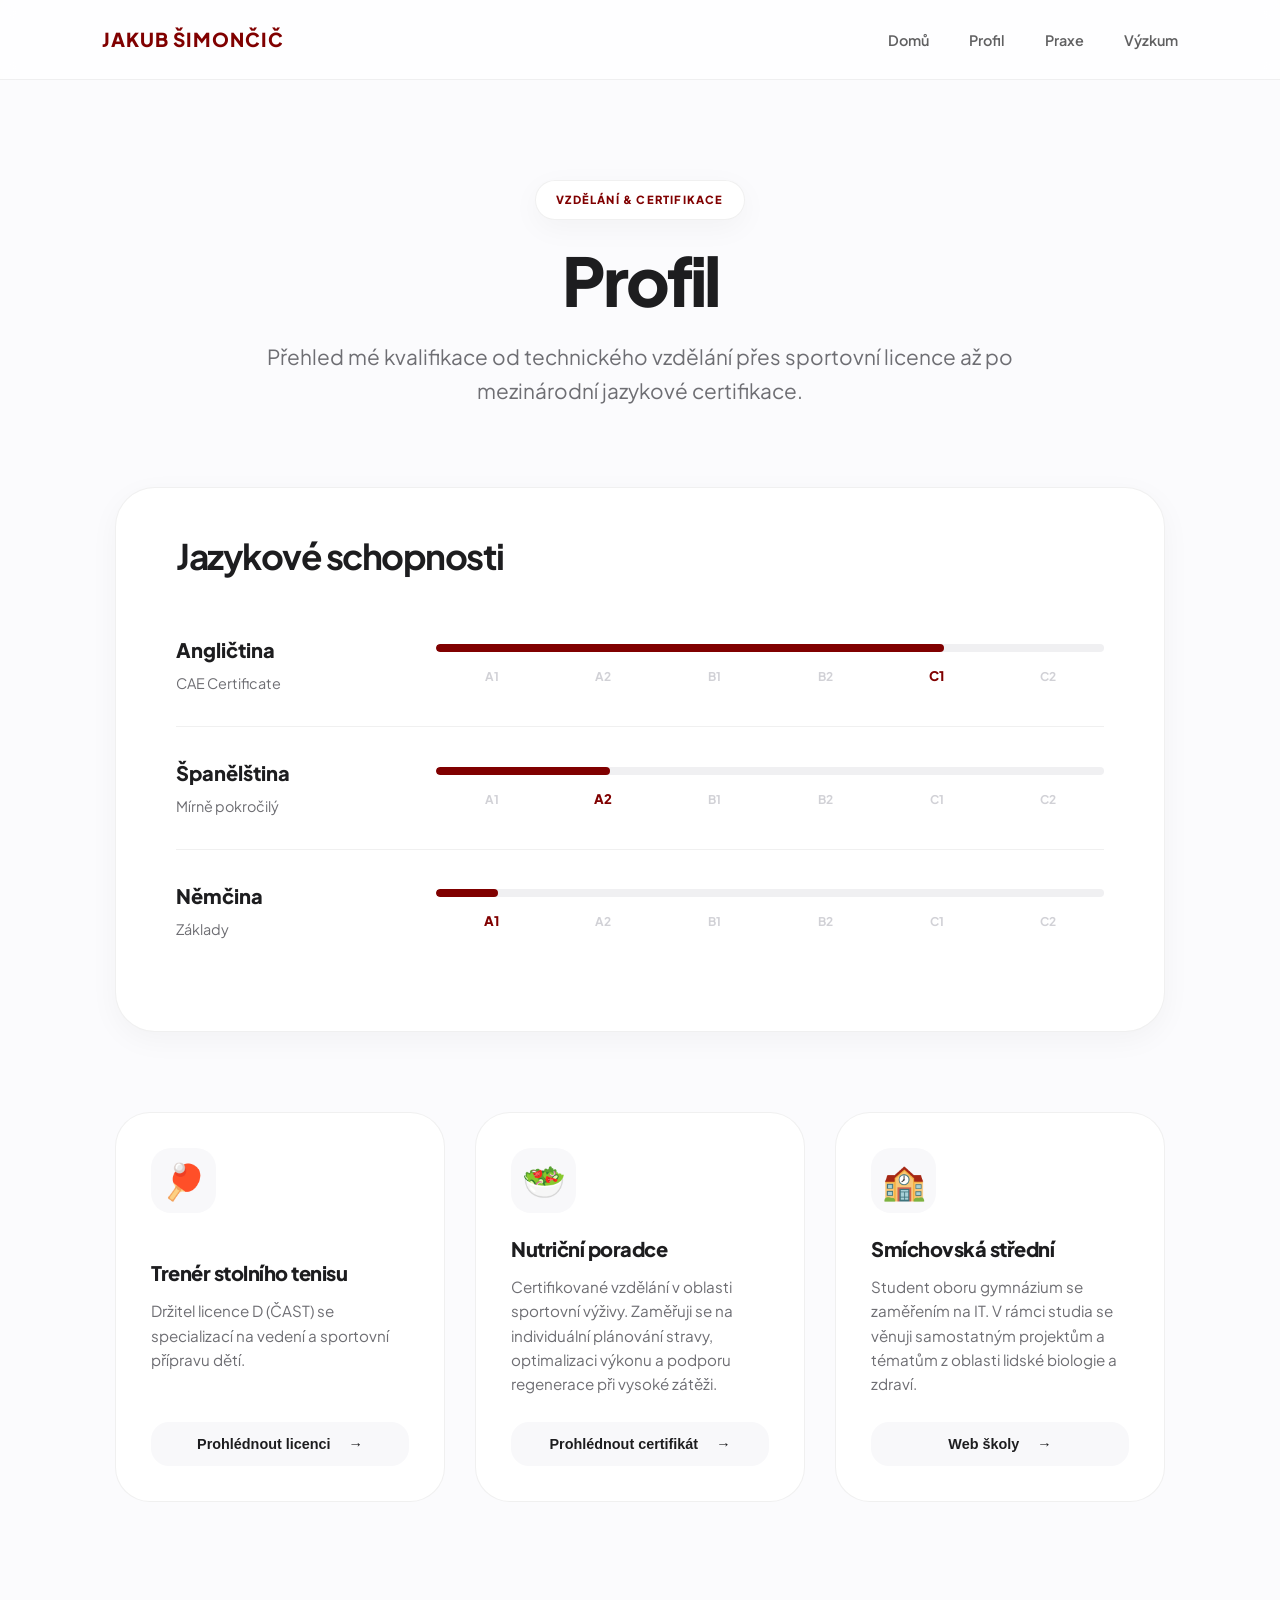
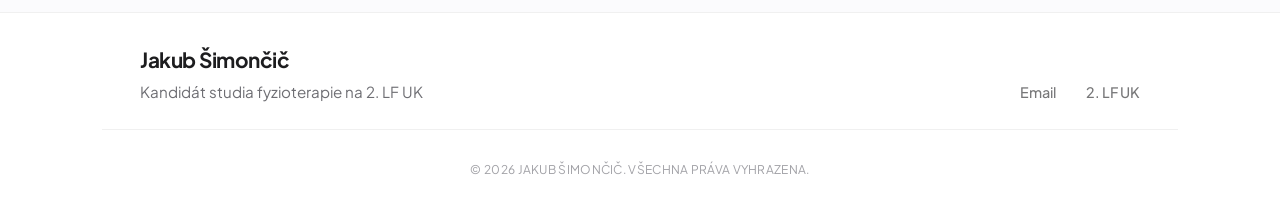
==== pages/profil.html @ 55f50365 "Rename o_mne.html to profil.html" ====
<!DOCTYPE html>
<html lang="cs">
<head>
    <meta charset="UTF-8">
    <meta name="viewport" content="width=device-width, initial-scale=1.0">
    <title>Profil | Jakub Šimončič</title>
    <link rel="stylesheet" href="../css/style.css">
    <link rel="stylesheet" href="../css/o_mne.css">
    <link href="https://fonts.googleapis.com/css2?family=Plus+Jakarta+Sans:wght@300;400;600;800&display=swap" rel="stylesheet">
</head>
<body>
    <div class="bg-blur"></div>

    <nav id="main-nav">
        <div class="logo">
            <a href="../index.html">JAKUB ŠIMONČIČ</a>
        </div>

        <div class="menu-toggle" id="mobile-menu">
            <span class="bar"></span>
            <span class="bar"></span>
            <span class="bar"></span>
        </div>

        <ul class="nav-links">
            <li><a href="../index.html">Domů</a></li>
            <li><a href="o_mne.html">Profil</a></li>
            <li><a href="nutrice.html">Praxe</a></li>
            <li><a href="studie.html">Výzkum</a></li>
        </ul>
    </nav>
<main class="profil-layout">
    <header class="hero-section">
        <span class="badge">Vzdělání & Certifikace</span>
        <h1>Profil</h1>
        <p class="lead-text">Přehled mé kvalifikace od technického vzdělání přes sportovní licence až po mezinárodní jazykové certifikace.</p>
    </header>

    <section class="language-dashboard">
        <div class="dash-header">
            <h2>Jazykové schopnosti</h2>
        </div>
        
        <div class="lang-grid">
            <div class="lang-row">
                <div class="lang-info">
                    <span class="lang-name">Angličtina</span>
                    <span class="lang-cert">CAE Certificate</span>
                </div>
                <div class="lang-track-container">
                    <div class="lang-track">
                        <div class="lang-fill fill-c1"></div>
                    </div>
                    <div class="lang-steps">
                        <span>A1</span><span>A2</span><span>B1</span><span>B2</span><span class="active">C1</span><span>C2</span>
                    </div>
                </div>
            </div>

            <div class="lang-row">
                <div class="lang-info">
                    <span class="lang-name">Španělština</span>
                    <span class="lang-cert">Mírně pokročilý</span>
                </div>
                <div class="lang-track-container">
                    <div class="lang-track">
                        <div class="lang-fill fill-a2"></div>
                    </div>
                    <div class="lang-steps">
                        <span>A1</span><span class="active">A2</span><span>B1</span><span>B2</span><span>C1</span><span>C2</span>
                    </div>
                </div>
            </div>

            <div class="lang-row">
                <div class="lang-info">
                    <span class="lang-name">Němčina</span>
                    <span class="lang-cert">Základy</span>
                </div>
                <div class="lang-track-container">
                    <div class="lang-track">
                        <div class="lang-fill fill-a1"></div>
                    </div>
                    <div class="lang-steps">
                        <span class="active">A1</span><span>A2</span><span>B1</span><span>B2</span><span>C1</span><span>C2</span>
                    </div>
                </div>
            </div>
        </div>
    </section>

<div class="skills-grid">
    <div class="skill-card">
        <div class="skill-icon">🏓</div>
        <div class="skill-data">
            <h3>Trenér stolního tenisu</h3>
            <p>Držitel licence D (ČAST) se specializací na vedení a sportovní přípravu dětí.</p>
        </div>
        <button class="view-cert-btn" onclick="window.open('https://registr.ping-pong.cz/htm/treneri/profil.php?osoba=85125', '_blank')">
            Prohlédnout licenci <span class="btn-arrow">→</span>
        </button>
    </div>

    <div class="skill-card">
        <div class="skill-icon">🥗</div>
        <div class="skill-data">
            <h3>Nutriční poradce</h3>
            <p>Certifikované vzdělání v oblasti sportovní výživy. Zaměřuji se na individuální plánování stravy, optimalizaci výkonu a podporu regenerace při vysoké zátěži.</p>
        </div>
        <button class="view-cert-btn" onclick="window.open('certifikat.html', '_blank')">
            Prohlédnout certifikát <span class="btn-arrow">→</span>
        </button>
    </div>

    <div class="skill-card">
        <div class="skill-icon">🏫</div>
        <div class="skill-data">
            <h3>Smíchovská střední</h3>
                <p>Student oboru gymnázium se zaměřením na IT. V rámci studia se věnuji samostatným projektům a tématům z oblasti lidské biologie a zdraví.</p>        
            </div>
        <button class="view-cert-btn" onclick="window.open('https://www.ssps.cz/', '_blank')">
            Web školy <span class="btn-arrow">→</span>
        </button>
    </div>
</div>
</main>

        <footer class="main-footer">
        <div class="footer-content">
            <div class="footer-info">
                <h3>Jakub Šimončič</h3>
                <p>Kandidát studia fyzioterapie na 2. LF UK</p>
            </div>
            <div class="footer-links">
                <a href="mailto:jakub.simoncic@seznam.cz">Email</a>
                <a href="https://www.lf2.cuni.cz/uchazeci/nase-programy/fyzioterapie-a-aplikovana-fyzioterapie" target="_blank">2. LF UK</a>
            </div>
        </div>
        <div class="footer-bottom">
            <p>&copy; 2026 Jakub Šimončič. Všechna práva vyhrazena.</p>
        </div>
    </footer>

    <script src="../js/script.js"></script>
</body>
</html>
---- css/style.css ----
/* --- DESIGN SYSTEM & PROMĚNNÉ --- */
:root {
    --primary: #800000; /* Vínová 2. LF UK */
    --primary-light: #a31a1a;
    --text-main: #1d1d1f;
    --text-sub: #6e6e73;
    --bg-light: #fbfbfd;
    --white: #ffffff;
    --border: rgba(0, 0, 0, 0.06);
    --shadow: 0 8px 30px rgba(0, 0, 0, 0.04);
    --glass: rgba(255, 255, 255, 0.75);
}

/* --- ZÁKLADNÍ RESET --- */
* {
    margin: 0;
    padding: 0;
    box-sizing: border-box;
}

body {
    font-family: 'Plus Jakarta Sans', sans-serif;
    background-color: var(--bg-light);
    color: var(--text-main);
    line-height: 1.6;
    overflow-x: hidden;
    -webkit-font-smoothing: antialiased;
}

/* --- ANIMACE NAČTENÍ --- */
@keyframes fadeInUp {
    from { opacity: 0; transform: translateY(30px); }
    to { opacity: 1; transform: translateY(0); }
}

/* --- NAVIGACE --- */
nav {
    display: flex;
    justify-content: space-between;
    align-items: center;
    padding: 0 8%;
    height: 80px;
    position: fixed;
    width: 100%;
    top: 0;
    left: 0;
    background: var(--glass);
    backdrop-filter: blur(10px) saturate(180%);
    -webkit-backdrop-filter: blur(10px) saturate(180%);
    z-index: 1000;
    border-bottom: 1px solid var(--border);
}

.logo a {
    font-weight: 800;
    font-size: 1.2rem;
    letter-spacing: 1px;
    color: var(--primary);
    text-decoration: none;
    text-transform: uppercase;
    display: inline-block; /* Důležité pro funkčnost transformace */
    transition: transform 0.4s cubic-bezier(0.175, 0.885, 0.32, 1.275), color 0.3s ease;
    will-change: transform; /* Optimalizace pro hladký pohyb */
}

/* Efekt při najetí: Zvětšení a odsazení nahoru */
.logo a:hover {
    transform: translateY(-3px) scale(1.05);
    color: var(--primary-light); /* Volitelně: lehké zesvětlení při hoveru */
}

/* Efekt při kliknutí (aktivní stav): Aby se logo nepříjemně nesmršťovalo */
.logo a:active {
    transform: translateY(-1px) scale(1.04);
    transition: transform 0.1s ease;
}

.nav-links { 
    display: flex; 
    list-style: none; 
    gap: 40px; 
}

/* --- VYLEPŠENÉ ODKAZY V NAVIGACI --- */
.nav-links a {
    text-decoration: none;
    color: var(--text-main);
    font-weight: 600;
    font-size: 0.9rem;
    opacity: 0.7;
    position: relative; /* Nutné pro umístění podtržítka */
    padding: 4px 0;
    transition: color 0.3s ease;
}

/* Podtržítko (příprava) */
.nav-links a::after {
    content: '';
    position: absolute;
    bottom: 0;
    left: 0;
    width: 0; /* Začínáme s nulovou šířkou */
    height: 2px;
    background-color: var(--primary);
    transition: width 0.3s ease; /* Animace šířky zleva doprava */
}

/* Efekt při najetí (Hover) */
.nav-links a:hover {
    opacity: 1;
    color: var(--primary);
}

.nav-links a:hover::after {
    width: 100%; /* Roztažení podtržítka na celou šířku */
}

/* --- AKTIVNÍ STRÁNKA (Stav po prokliku) --- */
/* Tato třída se přidá pomocí JavaScriptu */
.nav-links a.active {
    opacity: 1;
    color: var(--primary);
}

.nav-links a.active::after {
    width: 100%; /* Podtržítko zůstane viditelné */
}

/* --- UNIVERZÁLNÍ HERO SEKCE (Sjednoceno pro celý web) --- */
.hero-section {
    text-align: center;
    padding: 180px 20px 80px;
    max-width: 1000px;
    margin: 0 auto;
    animation: fadeInUp 1s cubic-bezier(0.2, 0, 0, 1) both;
}

.hero-section .badge {
    display: inline-block;
    background: var(--white);
    border: 1px solid var(--border);
    padding: 10px 20px;
    border-radius: 40px;
    font-size: 0.7rem;
    font-weight: 800;
    color: var(--primary);
    text-transform: uppercase;
    letter-spacing: 1.2px;
    box-shadow: var(--shadow);
    margin-bottom: 25px;
}

.hero-section h1 {
    font-size: clamp(2.5rem, 7vw, 4.2rem); /* Zvětšeno pro Apple look */
    letter-spacing: -3px;
    margin-bottom: 25px;
    font-weight: 800;
    line-height: 1.05;
    color: var(--text-main);
}

.hero-section h1 span { 
    color: var(--primary); 
}

.hero-section .lead-text {
    color: var(--text-sub);
    font-size: clamp(1.1rem, 2vw, 1.3rem);
    max-width: 750px;
    margin: 0 auto;
    line-height: 1.6;
}

/* --- BENTO GRID --- */
.bento-wrapper {
    max-width: 1150px;
    margin: 0 auto 120px;
    padding: 0 25px;
    display: flex;
    flex-direction: column;
    gap: 24px;
    animation: fadeInUp 1s cubic-bezier(0.2, 0, 0, 1) 0.2s both;
}

.bento-box {
    background: var(--white);
    border-radius: 36px;
    padding: 45px;
    text-decoration: none;
    color: inherit;
    border: 1px solid var(--border);
    transition: all 0.5s cubic-bezier(0.2, 0, 0, 1);
    box-shadow: var(--shadow);
    display: flex;
    flex-direction: column;
    justify-content: center;
    position: relative;
    overflow: hidden;
}

.bento-box::before {
    content: '→';
    position: absolute;
    top: 40px;
    right: 40px;
    font-size: 1.5rem;
    color: var(--primary);
    opacity: 0;
    transform: translateX(-20px);
    transition: 0.4s ease;
}

.bento-box:hover {
    transform: translateY(-8px);
    box-shadow: 0 25px 50px rgba(0,0,0,0.07);
    border-color: rgba(128, 0, 0, 0.15);
}

.bento-box:hover::before {
    opacity: 1;
    transform: translateX(0);
}

.category {
    font-size: 0.75rem;
    font-weight: 800;
    text-transform: uppercase;
    color: var(--primary);
    letter-spacing: 2px;
    margin-bottom: 18px;
    display: block;
}

.main-card {
    min-height: 340px;
}

.main-card h2 { 
    font-size: clamp(1.8rem, 4vw, 2.2rem);
    margin: 0 0 15px;
    letter-spacing: -1.5px; 
}

.visual-icon {
    position: absolute;
    right: 50px;
    bottom: -10px;
    font-size: 9rem;
    opacity: 0.04;
    transition: 0.6s ease;
}

.bento-box:hover .visual-icon {
    transform: scale(1.1) rotate(-10deg);
    opacity: 0.08;
}

.bento-row {
    display: grid;
    grid-template-columns: 1fr 1fr;
    gap: 24px;
}

.medium-card h3 { 
    font-size: 1.8rem; 
    margin-bottom: 12px; 
    letter-spacing: -0.8px; 
}

/* --- FOOTER --- */
.main-footer {
    background: var(--white); /* Čistě bílá místo šedé vypadá luxusněji */
    padding: 30px 8% 30px;
    border-top: 1px solid var(--border);
}

.footer-content {
    display: flex;
    justify-content: space-between;
    align-items: flex-end; /* Zarovná jméno a linky na stejnou linku */
    max-width: 1000px; /* Tohle zabrání tomu roztažení do stran */
    margin: 0 auto 25px;
    gap: 30px;
}

.footer-info h3 { 
    font-size: 1.3rem; /* Menší, vkusnější */
    margin-bottom: 4px; 
    letter-spacing: -0.5px; 
    font-weight: 700;
}

.footer-info p { 
    color: var(--text-sub); 
    font-size: 0.95rem; 
}

.footer-links { 
    display: flex; 
    gap: 30px; 
}

.footer-links a {
    text-decoration: none;
    color: var(--text-main);
    font-weight: 500;
    font-size: 0.9rem;
    transition: 0.3s ease;
    opacity: 0.6;
}

.footer-links a:hover { 
    opacity: 1;
    color: var(--primary); 
}

.footer-bottom {
    max-width: 1100px;
    margin: 0 auto;
    text-align: center;
    border-top: 1px solid var(--border);
    padding-top: 30px;
    color: #a1a1a6;
    font-size: 0.75rem;
    letter-spacing: 0.3px;
    text-transform: uppercase;
}

/* --- MOBILNÍ MENU & RESPONZIVITA --- */
.menu-toggle {
    display: none;
    flex-direction: column;
    gap: 6px;
    cursor: pointer;
    z-index: 1100;
}

.bar {
    width: 28px;
    height: 3px;
    background-color: var(--text-main);
    border-radius: 10px;
    transition: 0.4s cubic-bezier(0.4, 0, 0.2, 1);
}

@media (max-width: 850px) {
    .menu-toggle { display: flex; }

    .nav-links {
        position: fixed;
        top: 0;
        right: -100%;
        width: 100%;
        height: 100vh;
        background: white;
        flex-direction: column;
        justify-content: center;
        align-items: center;
        gap: 35px;
        transition: 0.5s cubic-bezier(0.4, 0, 0.2, 1);
        padding: 0;
    }

    .nav-links.active { right: 0; }

    .nav-links a { font-size: 1.5rem; }

    /* Animace Hamburgeru */
    .menu-toggle.open .bar:nth-child(1) { transform: translateY(9px) rotate(45deg); }
    .menu-toggle.open .bar:nth-child(2) { opacity: 0; }
    .menu-toggle.open .bar:nth-child(3) { transform: translateY(-9px) rotate(-45deg); }

    .bento-row { grid-template-columns: 1fr; }
    .hero-minimal { padding-top: 140px; }
    .footer-content {
        flex-direction: column;
        align-items: center;
        text-align: center;
        gap: 30px;
    }
    .footer-links {
        gap: 20px;
    }
}
---- css/o_mne.css ----
/* --- PROFIL LAYOUT --- */
.profil-layout {
    max-width: 1100px;
    margin: 0 auto;
    /* Odstraněn padding-top 160px, o ten se stará .hero-section */
    padding: 0 25px 100px;
}

/* --- JAZYKOVÝ DASHBOARD --- */
.language-dashboard {
    background: var(--white);
    padding: 25px 60px 60px;    
    border-radius: 40px;
    border: 1px solid var(--border);
    box-shadow: var(--shadow);
}

.dash-header { 
    margin-bottom: 20px; 
}

.dash-header h2 {
    font-size: 2.2rem;
    letter-spacing: -1.5px;
    margin-top: 15px;
}

.lang-row {
    display: grid;
    grid-template-columns: 220px 1fr;
    align-items: center;
    gap: 40px;
    padding: 30px 0;
    border-bottom: 1px solid var(--border);
}

.lang-row:last-child { 
    border-bottom: none; 
}

.lang-name {
    display: block;
    font-size: 1.25rem;
    font-weight: 800;
    margin-bottom: 4px;
}

.lang-cert {
    font-size: 0.9rem;
    color: var(--text-sub);
}

.lang-track {
    height: 8px;
    background: #f0f0f2;
    border-radius: 10px;
    margin-bottom: 15px;
    position: relative;
    overflow: hidden;
}

.lang-fill {
    height: 100%;
    background: var(--primary);
    border-radius: 10px;
    transition: width 0.8s cubic-bezier(0.2, 0, 0, 1);
}

/* ŠÍŘKY PRO ÚROVNĚ */
/* PŘESNÉ ŠÍŘKY – Zarovnání na KONEC úrovně */
.fill-a1 { width: 9.33%; }
.fill-a2 { width: 26%; }
.fill-b1 { width: 42.66%; }
.fill-b2 { width: 58.33%; }
.fill-c1 { width: 76%; }
.fill-c2 { width: 92.66%; }

.lang-steps {
    display: flex;
    width: 100%;
    justify-content: space-between;
}

.lang-steps span {
    flex: 1;
    text-align: center;
    font-size: 0.75rem;
    font-weight: 700;
    color: #d1d1d6;
    transition: all 0.3s ease;
    position: relative;
}

.lang-steps span.active {
    color: var(--primary);
    transform: scale(1.1);
    font-weight: 800;
}

/* --- SKILLS CARDS (Certifikace & Schopnosti) --- */
.skills-grid {
    display: grid;
    grid-template-columns: repeat(3, 1fr);
    gap: 30px;
    margin: 80px 0 10px 0;
}

.skill-card {
    background: var(--white);
    padding: 35px;
    border-radius: 35px;
    border: 1px solid var(--border);
    display: flex;
    flex-direction: column;
    justify-content: space-between; /* Tlačí tlačítko dolů */
    transition: all 0.5s cubic-bezier(0.16, 1, 0.3, 1);
    min-height: 320px; /* Sjednotí výšku všech karet */
}

.skill-card:hover {
    transform: translateY(-8px);
    border-color: var(--primary);
    box-shadow: 0 25px 50px rgba(0,0,0,0.04);
}

.skill-icon {
    font-size: 2.2rem;
    margin-bottom: 20px;
    background: #f8f8fa;
    width: 65px;
    height: 65px;
    display: flex;
    align-items: center;
    justify-content: center;
    border-radius: 20px;
}

.skill-data h3 {
    font-size: 1.25rem;
    font-weight: 800;
    color: var(--text-main);
    letter-spacing: -0.5px;
    margin-bottom: 10px;
}

.skill-data p {
    font-size: 0.95rem;
    color: var(--text-sub);
    line-height: 1.6;
    margin: 0;
}

/* NOVÉ: Tlačítko pro zobrazení certifikátu */
.view-cert-btn {
    width: 100%;
    padding: 14px;
    border-radius: 18px;
    border: none;
    background: #f8f8fa;
    color: var(--text-main);
    font-weight: 700;
    font-size: 0.9rem;
    cursor: pointer;
    display: flex;
    align-items: center;
    justify-content: center;
    gap: 10px;
    transition: all 0.3s ease;
    margin-top: 25px;
}

.view-cert-btn:hover {
    background: var(--primary);
    color: var(--white);
}

/* NOVÉ: Status pro karty bez linku */
.cert-status {
    margin-top: 25px;
    padding: 12px;
    background: #f0fdf4;
    color: #166534;
    border-radius: 15px;
    font-size: 0.85rem;
    font-weight: 700;
    text-align: center;
}
.btn-arrow {
    margin-left: 8px;
    transition: transform 0.3s ease;
}

.view-cert-btn:hover .btn-arrow {
    transform: translateX(5px); /* Šipka při hoveru jemně poodjede */
}


/* --- MOBILNÍ OPTIMALIZACE --- */
@media (max-width: 850px) {
    .lang-row { grid-template-columns: 1fr; gap: 20px; }
    .skills-grid { grid-template-columns: 1fr; }
    .language-dashboard { padding: 40px 25px; }
    /* Oprava paddingu pro mobil, aby nebyl titulek nalepený nahoře */
    .profil-layout { padding-top: 0; }
        .skills-grid {
        grid-template-columns: 1fr; /* Na mobilu pod sebou */
        gap: 20px;
    }
}
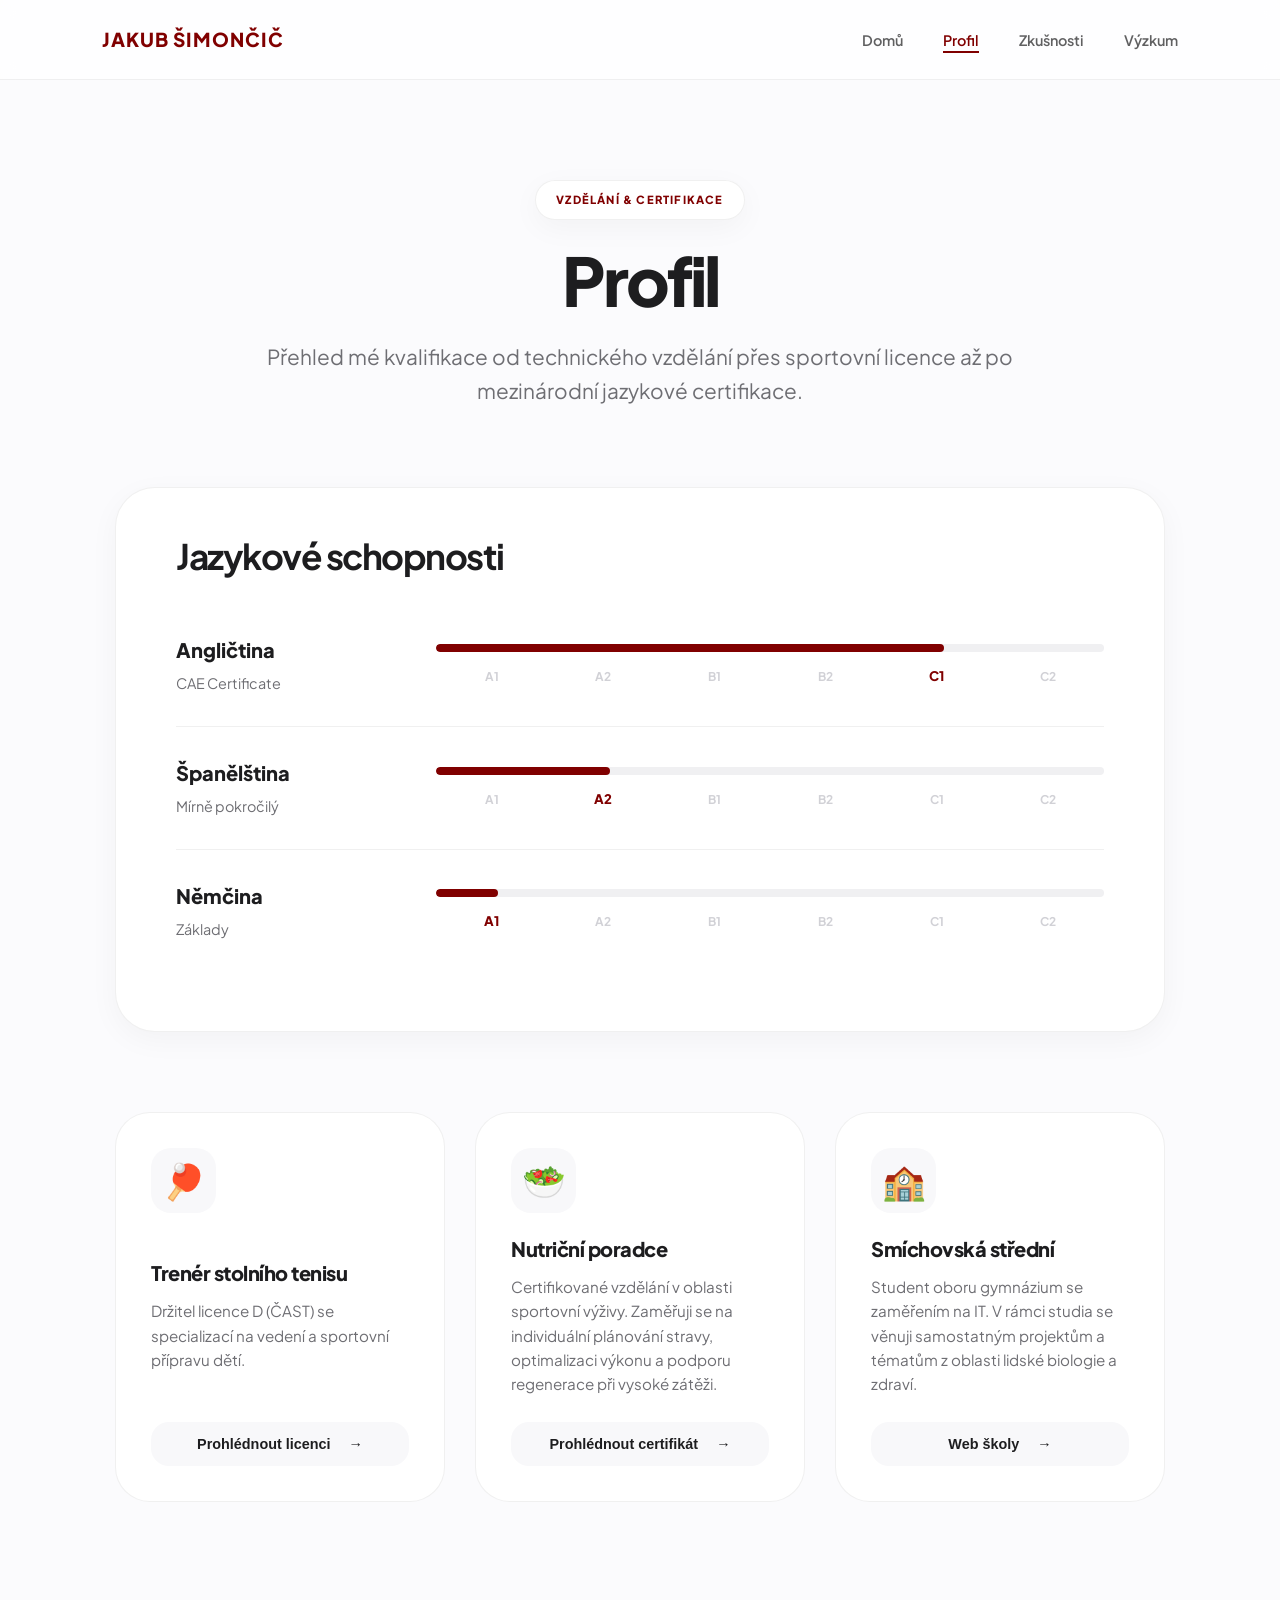
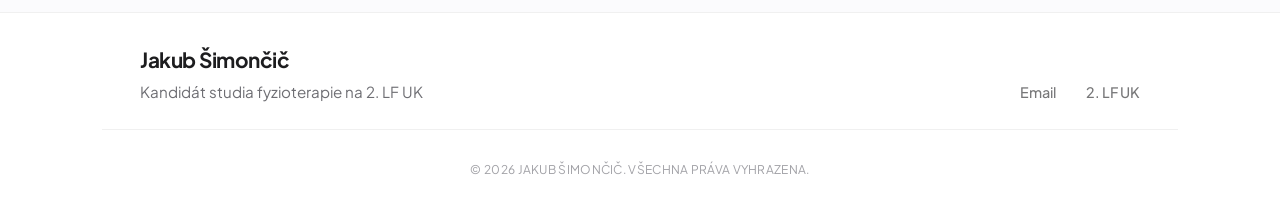
==== commit e2982efa: "Fix links and formatting in profil.html" ====
--- a/pages/profil.html
+++ b/pages/profil.html
@@ -5,7 +5,7 @@
     <meta name="viewport" content="width=device-width, initial-scale=1.0">
     <title>Profil | Jakub Šimončič</title>
     <link rel="stylesheet" href="../css/style.css">
-    <link rel="stylesheet" href="../css/o_mne.css">
+    <link rel="stylesheet" href="../css/profil.css">
     <link href="https://fonts.googleapis.com/css2?family=Plus+Jakarta+Sans:wght@300;400;600;800&display=swap" rel="stylesheet">
 </head>
 <body>
@@ -24,9 +24,9 @@
 
         <ul class="nav-links">
             <li><a href="../index.html">Domů</a></li>
-            <li><a href="o_mne.html">Profil</a></li>
-            <li><a href="nutrice.html">Praxe</a></li>
-            <li><a href="studie.html">Výzkum</a></li>
+            <li><a href="profil.html">Profil</a></li>
+            <li><a href="zkusenoti.html">Zkušnosti</a></li>
+            <li><a href="vyzkum.html">Výzkum</a></li>
         </ul>
     </nav>
 <main class="profil-layout">
--- a/css/profil.css
+++ b/css/profil.css
@@ -0,0 +1,209 @@
+/* --- PROFIL LAYOUT --- */
+.profil-layout {
+    max-width: 1100px;
+    margin: 0 auto;
+    /* Odstraněn padding-top 160px, o ten se stará .hero-section */
+    padding: 0 25px 100px;
+}
+
+/* --- JAZYKOVÝ DASHBOARD --- */
+.language-dashboard {
+    background: var(--white);
+    padding: 25px 60px 60px;    
+    border-radius: 40px;
+    border: 1px solid var(--border);
+    box-shadow: var(--shadow);
+}
+
+.dash-header { 
+    margin-bottom: 20px; 
+}
+
+.dash-header h2 {
+    font-size: 2.2rem;
+    letter-spacing: -1.5px;
+    margin-top: 15px;
+}
+
+.lang-row {
+    display: grid;
+    grid-template-columns: 220px 1fr;
+    align-items: center;
+    gap: 40px;
+    padding: 30px 0;
+    border-bottom: 1px solid var(--border);
+}
+
+.lang-row:last-child { 
+    border-bottom: none; 
+}
+
+.lang-name {
+    display: block;
+    font-size: 1.25rem;
+    font-weight: 800;
+    margin-bottom: 4px;
+}
+
+.lang-cert {
+    font-size: 0.9rem;
+    color: var(--text-sub);
+}
+
+.lang-track {
+    height: 8px;
+    background: #f0f0f2;
+    border-radius: 10px;
+    margin-bottom: 15px;
+    position: relative;
+    overflow: hidden;
+}
+
+.lang-fill {
+    height: 100%;
+    background: var(--primary);
+    border-radius: 10px;
+    transition: width 0.8s cubic-bezier(0.2, 0, 0, 1);
+}
+
+/* ŠÍŘKY PRO ÚROVNĚ */
+/* PŘESNÉ ŠÍŘKY – Zarovnání na KONEC úrovně */
+.fill-a1 { width: 9.33%; }
+.fill-a2 { width: 26%; }
+.fill-b1 { width: 42.66%; }
+.fill-b2 { width: 58.33%; }
+.fill-c1 { width: 76%; }
+.fill-c2 { width: 92.66%; }
+
+.lang-steps {
+    display: flex;
+    width: 100%;
+    justify-content: space-between;
+}
+
+.lang-steps span {
+    flex: 1;
+    text-align: center;
+    font-size: 0.75rem;
+    font-weight: 700;
+    color: #d1d1d6;
+    transition: all 0.3s ease;
+    position: relative;
+}
+
+.lang-steps span.active {
+    color: var(--primary);
+    transform: scale(1.1);
+    font-weight: 800;
+}
+
+/* --- SKILLS CARDS (Certifikace & Schopnosti) --- */
+.skills-grid {
+    display: grid;
+    grid-template-columns: repeat(3, 1fr);
+    gap: 30px;
+    margin: 80px 0 10px 0;
+}
+
+.skill-card {
+    background: var(--white);
+    padding: 35px;
+    border-radius: 35px;
+    border: 1px solid var(--border);
+    display: flex;
+    flex-direction: column;
+    justify-content: space-between; /* Tlačí tlačítko dolů */
+    transition: all 0.5s cubic-bezier(0.16, 1, 0.3, 1);
+    min-height: 320px; /* Sjednotí výšku všech karet */
+}
+
+.skill-card:hover {
+    transform: translateY(-8px);
+    border-color: var(--primary);
+    box-shadow: 0 25px 50px rgba(0,0,0,0.04);
+}
+
+.skill-icon {
+    font-size: 2.2rem;
+    margin-bottom: 20px;
+    background: #f8f8fa;
+    width: 65px;
+    height: 65px;
+    display: flex;
+    align-items: center;
+    justify-content: center;
+    border-radius: 20px;
+}
+
+.skill-data h3 {
+    font-size: 1.25rem;
+    font-weight: 800;
+    color: var(--text-main);
+    letter-spacing: -0.5px;
+    margin-bottom: 10px;
+}
+
+.skill-data p {
+    font-size: 0.95rem;
+    color: var(--text-sub);
+    line-height: 1.6;
+    margin: 0;
+}
+
+/* NOVÉ: Tlačítko pro zobrazení certifikátu */
+.view-cert-btn {
+    width: 100%;
+    padding: 14px;
+    border-radius: 18px;
+    border: none;
+    background: #f8f8fa;
+    color: var(--text-main);
+    font-weight: 700;
+    font-size: 0.9rem;
+    cursor: pointer;
+    display: flex;
+    align-items: center;
+    justify-content: center;
+    gap: 10px;
+    transition: all 0.3s ease;
+    margin-top: 25px;
+}
+
+.view-cert-btn:hover {
+    background: var(--primary);
+    color: var(--white);
+}
+
+/* NOVÉ: Status pro karty bez linku */
+.cert-status {
+    margin-top: 25px;
+    padding: 12px;
+    background: #f0fdf4;
+    color: #166534;
+    border-radius: 15px;
+    font-size: 0.85rem;
+    font-weight: 700;
+    text-align: center;
+}
+.btn-arrow {
+    margin-left: 8px;
+    transition: transform 0.3s ease;
+}
+
+.view-cert-btn:hover .btn-arrow {
+    transform: translateX(5px); /* Šipka při hoveru jemně poodjede */
+}
+
+
+/* --- MOBILNÍ OPTIMALIZACE --- */
+@media (max-width: 850px) {
+    .lang-row { grid-template-columns: 1fr; gap: 20px; }
+    .skills-grid { grid-template-columns: 1fr; }
+    .language-dashboard { padding: 40px 25px; }
+    /* Oprava paddingu pro mobil, aby nebyl titulek nalepený nahoře */
+    .profil-layout { padding-top: 0; }
+        .skills-grid {
+        grid-template-columns: 1fr; /* Na mobilu pod sebou */
+        gap: 20px;
+    }
+}
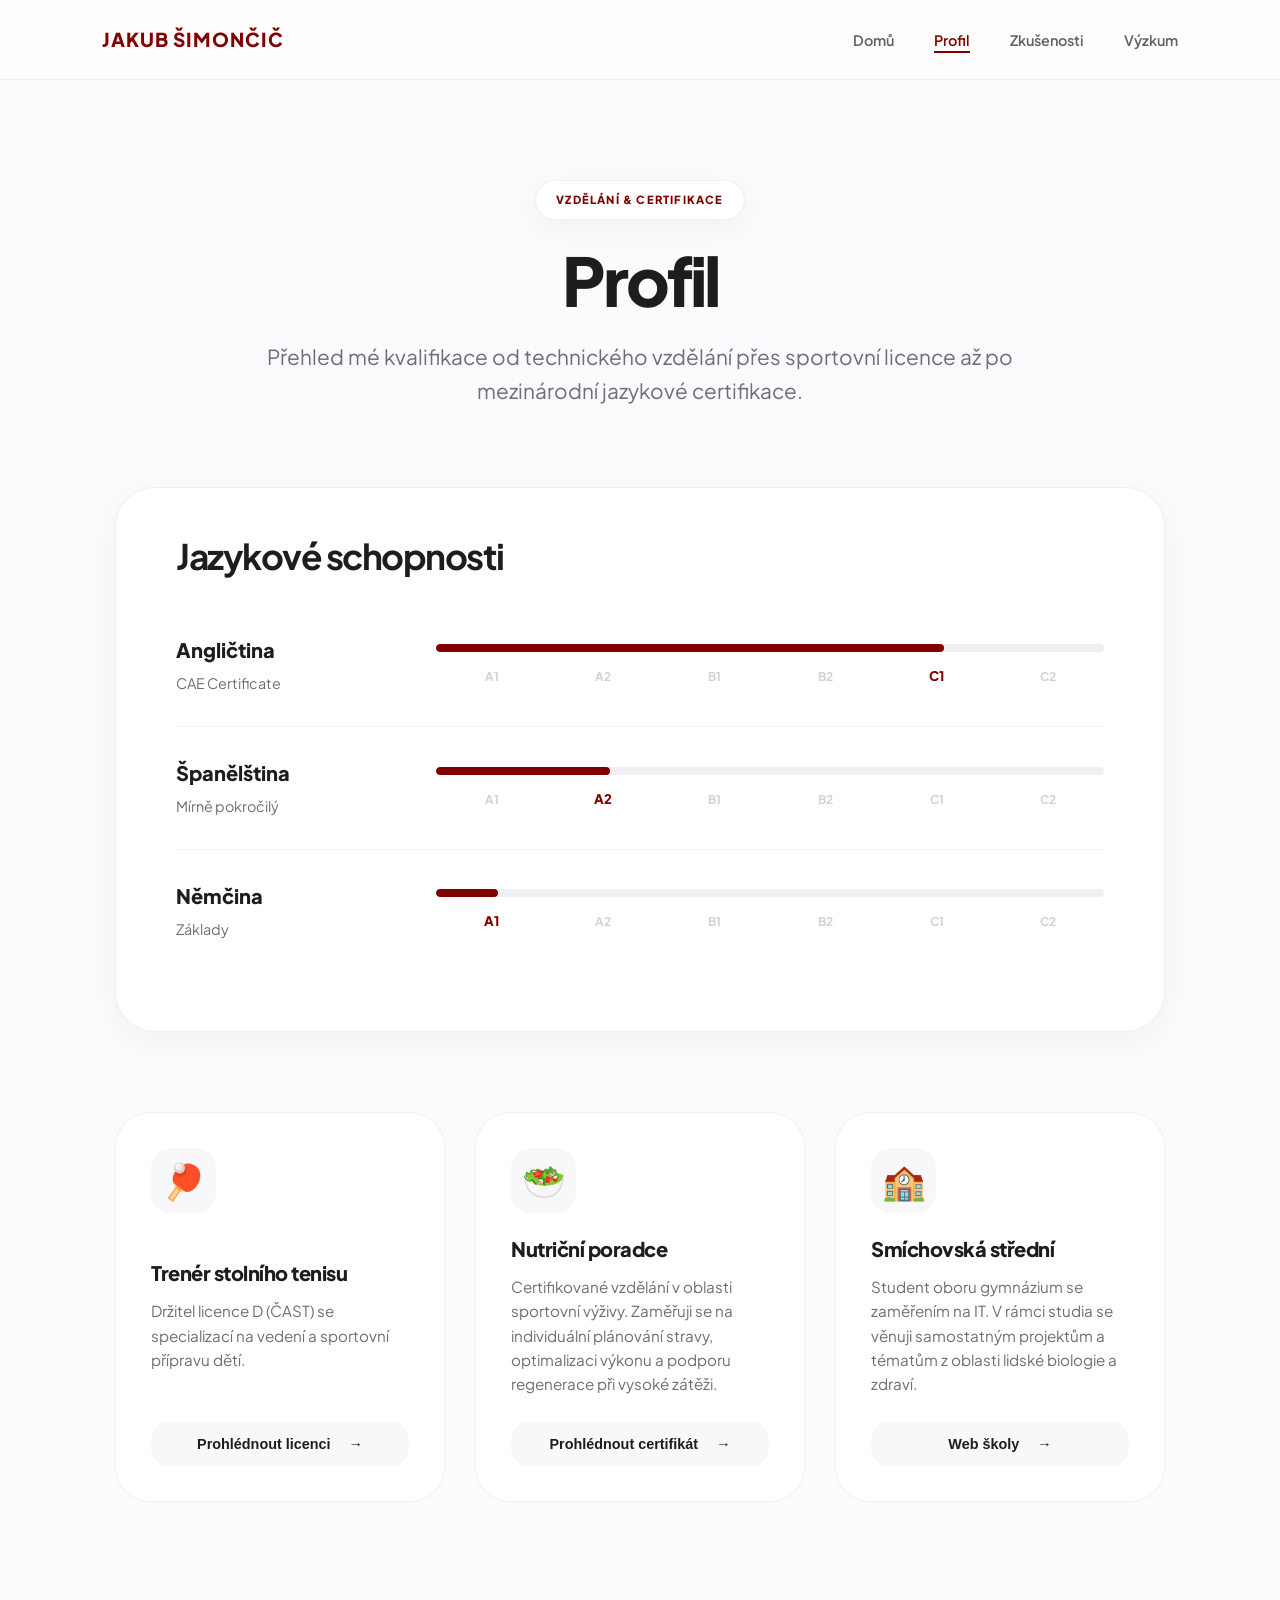
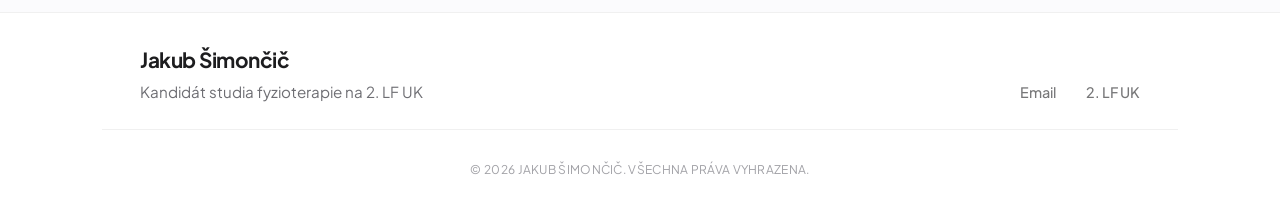
==== commit a4c562a3: "Fix HTML entity encoding in profil.html" ====
--- a/pages/profil.html
+++ b/pages/profil.html
@@ -25,7 +25,7 @@
         <ul class="nav-links">
             <li><a href="../index.html">Domů</a></li>
             <li><a href="profil.html">Profil</a></li>
-            <li><a href="zkusenoti.html">Zkušnosti</a></li>
+            <li><a href="zkusenoti.html">Zkušenosti</a></li>
             <li><a href="vyzkum.html">Výzkum</a></li>
         </ul>
     </nav>
